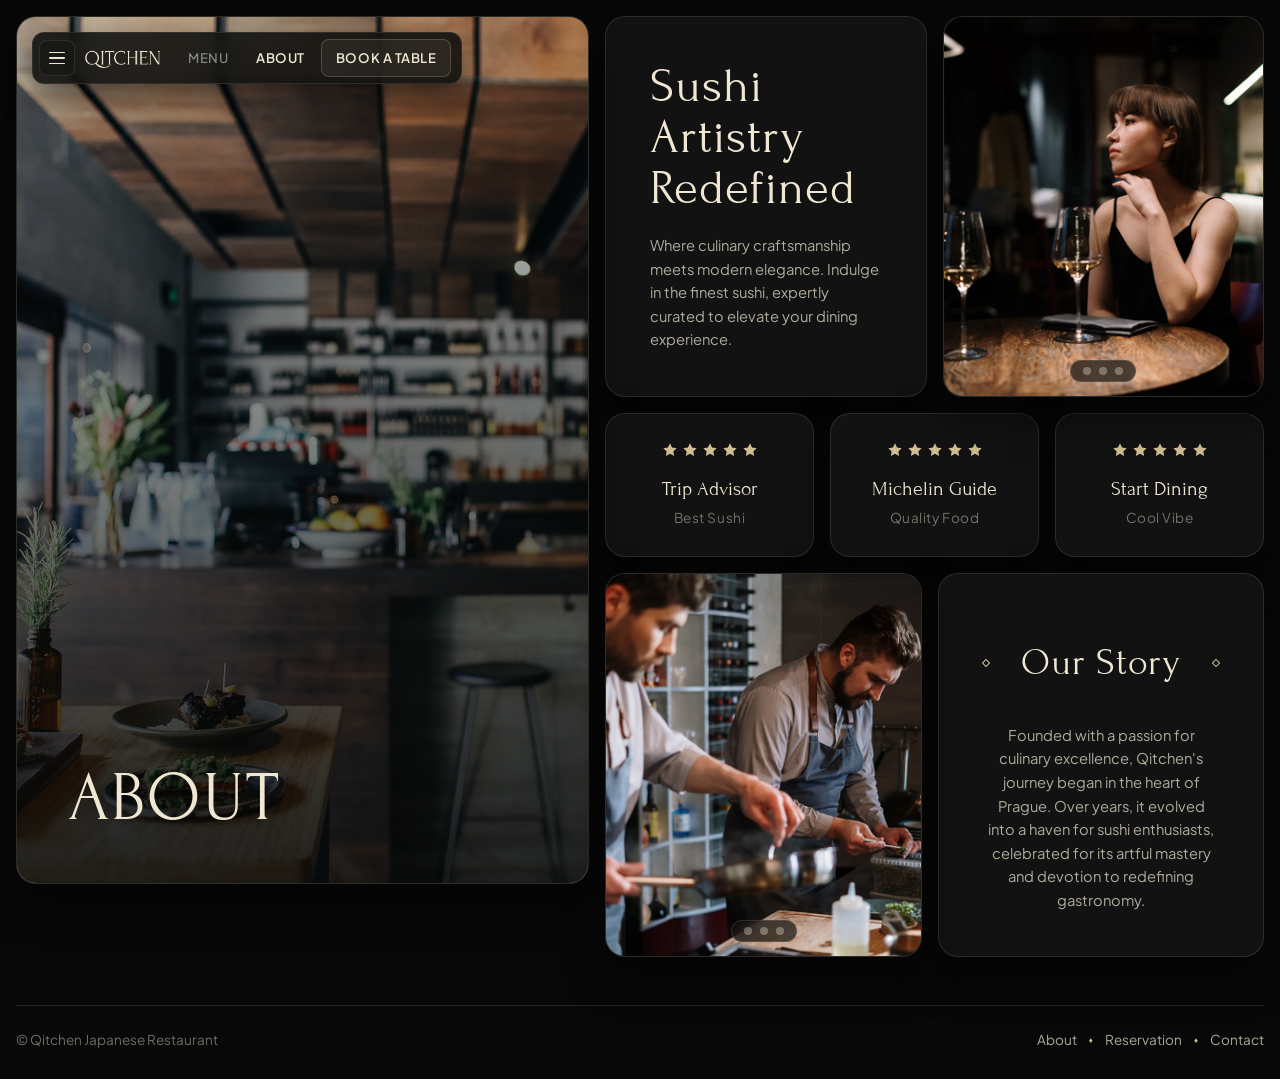
==== about.html @ ff052597 "feat: implement dedicated about us page with split layout, photo carousels, and awards grid" ====
<!DOCTYPE html>
<html lang="en">
<head>
  <meta charset="UTF-8">
  <meta name="viewport" content="width=device-width, initial-scale=1.0">
  <title>About Us — Qitchen Japanese Restaurant</title>
  <meta name="description" content="Discover the story of Qitchen. Masterful culinary artistry, authentic Japanese traditions, and modern gastronomy in the heart of Prague.">
  
  <!-- Favicon -->
  <link rel="icon" href="https://framerusercontent.com/images/SQZDQj2gDkUmN9upKjykPnd1NM.png">

  <!-- Google Fonts: Forum & Plus Jakarta Sans -->
  <link rel="preconnect" href="https://fonts.googleapis.com">
  <link rel="preconnect" href="https://fonts.gstatic.com" crossorigin>
  <link href="https://fonts.googleapis.com/css2?family=Forum&family=Plus+Jakarta+Sans:wght@300;400;500;600&display=swap" rel="stylesheet">
  
  <link rel="stylesheet" href="style.css">
</head>
<body class="inner-page-body">
  <!-- Pure CSS Mobile/Drawer Toggle (No JS required) -->
  <input type="checkbox" id="nav-toggle" class="nav-toggle-input" aria-hidden="true">

  <!-- Navigation Drawer Overlay (Pure CSS Activated) -->
  <div class="nav-drawer-overlay">
    <label for="nav-toggle" class="drawer-backdrop" aria-label="Close navigation overlay"></label>
    <aside class="nav-drawer" aria-label="Extended site navigation">
      <div class="drawer-header">
        <a href="index.html" class="drawer-brand">
          <img src="assets/images/logo.webp" alt="Qitchen" class="drawer-logo" width="120" height="32">
        </a>
        <label for="nav-toggle" class="drawer-close-btn" aria-label="Close navigation menu" title="Close Menu">&times;</label>
      </div>

      <div class="drawer-body">
        <div class="drawer-section">
          <span class="drawer-label">Navigation</span>
          <ul class="drawer-nav-list">
            <li>
              <a href="index.html" class="drawer-nav-link">Home</a>
            </li>
            <li>
              <a href="menu.html" class="drawer-nav-link">Menu</a>
            </li>
            <li>
              <a href="about.html" class="drawer-nav-link active">About Us</a>
            </li>
            <li>
              <a href="reservation.html" class="drawer-nav-link">Reservation</a>
            </li>
            <li>
              <a href="contact.html" class="drawer-nav-link">Contact</a>
            </li>
          </ul>
        </div>

        <!-- Grid Usage: Drawer Information Cards -->
        <div class="drawer-info-grid">
          <div class="drawer-info-card">
            <h3 class="info-title">Opening Hours</h3>
            <p class="info-text">Mon – Fri: 16:00 – 22:30</p>
            <p class="info-text">Sat & Sun: 12:00 – 23:00</p>
          </div>

          <div class="drawer-info-card">
            <h3 class="info-title">Address</h3>
            <p class="info-text">Václavská 45</p>
            <p class="info-text">110 00 Praha, Czechia</p>
          </div>

          <div class="drawer-info-card">
            <h3 class="info-title">Contact</h3>
            <p class="info-text"><a href="tel:+420123456789">+420 123 456 789</a></p>
            <p class="info-text"><a href="mailto:info@qitchen.com">info@qitchen.com</a></p>
          </div>
        </div>
      </div>
    </aside>
  </div>

  <div class="page-wrapper inner-page-wrapper">
    <!-- Unified Floating Island Navbar Landmark (Identical size and position) -->
    <header class="site-header">
      <div class="header-inner">
        <!-- Header Left: Menu Toggle + Brand Logo -->
        <div class="header-left">
          <label for="nav-toggle" class="nav-hamburger" aria-label="Toggle navigation menu" title="Open Menu">
            <span class="hamburger-line line-1"></span>
            <span class="hamburger-line line-2"></span>
            <span class="hamburger-line line-3"></span>
          </label>

          <a href="index.html" class="nav-brand" aria-label="Qitchen Homepage">
            <img src="assets/images/logo.webp" alt="Qitchen" class="brand-logo" width="100" height="26">
          </a>
        </div>

        <!-- Header Right: Semantic Navigation Landmark -->
        <nav class="site-nav" aria-label="Main Navigation">
          <ul class="nav-list">
            <li class="nav-item">
              <a href="menu.html" class="nav-link">Menu</a>
            </li>
            <li class="nav-item">
              <a href="about.html" class="nav-link active">About</a>
            </li>
            <li class="nav-item">
              <a href="reservation.html" class="nav-btn-book">Book a Table</a>
            </li>
          </ul>
        </nav>
      </div>
    </header>

    <!-- Main Content Landmark -->
    <main id="main-content">
      <section class="about-section" aria-label="About Qitchen">
        <div class="about-split-layout">
          
          <!-- Left Column: Sticky Hero Card with Single H1 Landmark -->
          <div class="about-hero-card">
            <img 
              src="assets/images/about/about-hero.webp" 
              alt="About Qitchen Japanese Restaurant" 
              class="about-hero-img" 
              width="2000" 
              height="2400"
            >
            <div class="about-hero-overlay"></div>
            <div class="about-hero-content">
              <!-- Single H1 Landmark for the About Page -->
              <h1 class="about-hero-title">About</h1>
            </div>
          </div>

          <!-- Right Column: Content Column -->
          <div class="about-content-column">
            
            <!-- Block A: Artistry Card + Gallery Showcase Carousel -->
            <div class="about-block-row">
              <article class="about-text-card">
                <h2 class="about-section-heading">Sushi Artistry <br>Redefined</h2>
                <p class="about-text-desc">Where culinary craftsmanship meets modern elegance. Indulge in the finest sushi, expertly curated to elevate your dining experience.</p>
              </article>

              <div class="about-carousel-showcase">
                <div class="carousel-container" id="carousel-gallery">
                  <div class="carousel-track">
                    <div class="carousel-slide" id="slide-g1">
                      <img src="assets/images/about/about-gallery-1.webp" alt="Sushi Craftsmanship" class="carousel-img" loading="lazy">
                    </div>
                    <div class="carousel-slide" id="slide-g2">
                      <img src="assets/images/about/about-gallery-2.webp" alt="Fresh Sushi Selection" class="carousel-img" loading="lazy">
                    </div>
                    <div class="carousel-slide" id="slide-g3">
                      <img src="assets/images/about/about-gallery-3.webp" alt="Artful Dining Experience" class="carousel-img" loading="lazy">
                    </div>
                  </div>
                  <div class="carousel-nav" aria-label="Gallery pagination">
                    <a href="#slide-g1" class="carousel-dot" aria-label="Gallery image 1"></a>
                    <a href="#slide-g2" class="carousel-dot" aria-label="Gallery image 2"></a>
                    <a href="#slide-g3" class="carousel-dot" aria-label="Gallery image 3"></a>
                  </div>
                </div>
              </div>
            </div>

            <!-- Block B: Real CSS Grid: 3 Awards & Accolades Cards -->
            <div class="about-awards-grid">
              <article class="award-card">
                <div class="award-stars" aria-label="5 stars rating">
                  <svg class="star-icon" viewBox="0 0 24 24"><path d="M12 2l3.09 6.26L22 9.27l-5 4.87 1.18 6.88L12 17.77l-6.18 3.25L7 14.14 2 9.27l6.91-1.01L12 2z"/></svg>
                  <svg class="star-icon" viewBox="0 0 24 24"><path d="M12 2l3.09 6.26L22 9.27l-5 4.87 1.18 6.88L12 17.77l-6.18 3.25L7 14.14 2 9.27l6.91-1.01L12 2z"/></svg>
                  <svg class="star-icon" viewBox="0 0 24 24"><path d="M12 2l3.09 6.26L22 9.27l-5 4.87 1.18 6.88L12 17.77l-6.18 3.25L7 14.14 2 9.27l6.91-1.01L12 2z"/></svg>
                  <svg class="star-icon" viewBox="0 0 24 24"><path d="M12 2l3.09 6.26L22 9.27l-5 4.87 1.18 6.88L12 17.77l-6.18 3.25L7 14.14 2 9.27l6.91-1.01L12 2z"/></svg>
                  <svg class="star-icon" viewBox="0 0 24 24"><path d="M12 2l3.09 6.26L22 9.27l-5 4.87 1.18 6.88L12 17.77l-6.18 3.25L7 14.14 2 9.27l6.91-1.01L12 2z"/></svg>
                </div>
                <div class="award-text">
                  <h3 class="award-title">Trip Advisor</h3>
                  <p class="award-subtitle">Best Sushi</p>
                </div>
              </article>

              <article class="award-card">
                <div class="award-stars" aria-label="5 stars rating">
                  <svg class="star-icon" viewBox="0 0 24 24"><path d="M12 2l3.09 6.26L22 9.27l-5 4.87 1.18 6.88L12 17.77l-6.18 3.25L7 14.14 2 9.27l6.91-1.01L12 2z"/></svg>
                  <svg class="star-icon" viewBox="0 0 24 24"><path d="M12 2l3.09 6.26L22 9.27l-5 4.87 1.18 6.88L12 17.77l-6.18 3.25L7 14.14 2 9.27l6.91-1.01L12 2z"/></svg>
                  <svg class="star-icon" viewBox="0 0 24 24"><path d="M12 2l3.09 6.26L22 9.27l-5 4.87 1.18 6.88L12 17.77l-6.18 3.25L7 14.14 2 9.27l6.91-1.01L12 2z"/></svg>
                  <svg class="star-icon" viewBox="0 0 24 24"><path d="M12 2l3.09 6.26L22 9.27l-5 4.87 1.18 6.88L12 17.77l-6.18 3.25L7 14.14 2 9.27l6.91-1.01L12 2z"/></svg>
                  <svg class="star-icon" viewBox="0 0 24 24"><path d="M12 2l3.09 6.26L22 9.27l-5 4.87 1.18 6.88L12 17.77l-6.18 3.25L7 14.14 2 9.27l6.91-1.01L12 2z"/></svg>
                </div>
                <div class="award-text">
                  <h3 class="award-title">Michelin Guide</h3>
                  <p class="award-subtitle">Quality Food</p>
                </div>
              </article>

              <article class="award-card">
                <div class="award-stars" aria-label="5 stars rating">
                  <svg class="star-icon" viewBox="0 0 24 24"><path d="M12 2l3.09 6.26L22 9.27l-5 4.87 1.18 6.88L12 17.77l-6.18 3.25L7 14.14 2 9.27l6.91-1.01L12 2z"/></svg>
                  <svg class="star-icon" viewBox="0 0 24 24"><path d="M12 2l3.09 6.26L22 9.27l-5 4.87 1.18 6.88L12 17.77l-6.18 3.25L7 14.14 2 9.27l6.91-1.01L12 2z"/></svg>
                  <svg class="star-icon" viewBox="0 0 24 24"><path d="M12 2l3.09 6.26L22 9.27l-5 4.87 1.18 6.88L12 17.77l-6.18 3.25L7 14.14 2 9.27l6.91-1.01L12 2z"/></svg>
                  <svg class="star-icon" viewBox="0 0 24 24"><path d="M12 2l3.09 6.26L22 9.27l-5 4.87 1.18 6.88L12 17.77l-6.18 3.25L7 14.14 2 9.27l6.91-1.01L12 2z"/></svg>
                  <svg class="star-icon" viewBox="0 0 24 24"><path d="M12 2l3.09 6.26L22 9.27l-5 4.87 1.18 6.88L12 17.77l-6.18 3.25L7 14.14 2 9.27l6.91-1.01L12 2z"/></svg>
                </div>
                <div class="award-text">
                  <h3 class="award-title">Start Dining</h3>
                  <p class="award-subtitle">Cool Vibe</p>
                </div>
              </article>
            </div>

            <!-- Block C: Story Showcase Carousel + Our Story Card -->
            <div class="about-block-row">
              <div class="about-carousel-showcase">
                <div class="carousel-container" id="carousel-story">
                  <div class="carousel-track">
                    <div class="carousel-slide" id="slide-s1">
                      <img src="assets/images/about/about-story-1.webp" alt="Culinary Passion" class="carousel-img" loading="lazy">
                    </div>
                    <div class="carousel-slide" id="slide-s2">
                      <img src="assets/images/about/about-story-2.webp" alt="Traditional Preparation" class="carousel-img" loading="lazy">
                    </div>
                    <div class="carousel-slide" id="slide-s3">
                      <img src="assets/images/about/about-story-3.webp" alt="Gourmet Dining" class="carousel-img" loading="lazy">
                    </div>
                  </div>
                  <div class="carousel-nav" aria-label="Story pagination">
                    <a href="#slide-s1" class="carousel-dot" aria-label="Story image 1"></a>
                    <a href="#slide-s2" class="carousel-dot" aria-label="Story image 2"></a>
                    <a href="#slide-s3" class="carousel-dot" aria-label="Story image 3"></a>
                  </div>
                </div>
              </div>

              <article class="about-text-card about-story-text-card">
                <div class="category-header-divider">
                  <div class="divider-side divider-left">
                    <span class="ornament-diamond"></span>
                    <span class="divider-line"></span>
                  </div>
                  <h3 class="category-title">Our Story</h3>
                  <div class="divider-side divider-right">
                    <span class="divider-line"></span>
                    <span class="ornament-diamond"></span>
                  </div>
                </div>
                <p class="about-text-desc about-story-desc">Founded with a passion for culinary excellence, Qitchen's journey began in the heart of Prague. Over years, it evolved into a haven for sushi enthusiasts, celebrated for its artful mastery and devotion to redefining gastronomy.</p>
              </article>
            </div>

          </div>
        </div>
      </section>
    </main>

    <!-- Semantic Footer Landmark -->
    <footer class="site-footer">
      <div class="footer-inner">
        <p class="footer-copy">© Qitchen Japanese Restaurant</p>
        <div class="footer-links">
          <a href="about.html" class="footer-link">About</a>
          <span class="footer-sep">♦</span>
          <a href="reservation.html" class="footer-link">Reservation</a>
          <span class="footer-sep">♦</span>
          <a href="contact.html" class="footer-link">Contact</a>
        </div>
      </div>
    </footer>
  </div>
</body>
</html>
---- style.css ----
/* ==========================================================================
   CSS Variables & Design Tokens
   ========================================================================== */
:root {
  /* Color Palette */
  --color-bg: #070807;
  --color-card-bg: #111211;
  --color-card-subtle: rgba(24, 24, 24, 0.6);
  --color-text-primary: #efe7d2;
  --color-text-secondary: rgba(239, 231, 210, 0.72);
  --color-text-muted: rgba(239, 231, 210, 0.45);
  --color-gold: #cfbe91;
  --color-gold-hover: #dfce9f;
  
  /* Borders & Glassmorphism */
  --border-subtle: rgba(239, 231, 210, 0.12);
  --border-medium: rgba(239, 231, 210, 0.22);
  --border-highlight: rgba(239, 231, 210, 0.38);
  --glass-bg: rgba(10, 11, 10, 0.72);
  --glass-blur: blur(16px);

  /* Typography */
  --font-serif: 'Forum', Georgia, 'Times New Roman', serif;
  --font-sans: 'Plus Jakarta Sans', -apple-system, BlinkMacSystemFont, 'Segoe UI', Roboto, sans-serif;

  /* Spacing & Radii */
  --page-padding: 16px;
  --card-radius: 20px;
  --radius-md: 12px;
  --radius-sm: 8px;
  --radius-full: 9999px;
  
  /* Transitions */
  --transition-smooth: all 0.3s cubic-bezier(0.16, 1, 0.3, 1);
  --transition-bounce: all 0.4s cubic-bezier(0.2, 0.9, 0.3, 1.2);
}

/* ==========================================================================
   Global Reset & Base Rules
   ========================================================================== */
*,
*::before,
*::after {
  box-sizing: border-box;
  margin: 0;
  padding: 0;
}

html {
  font-size: 16px;
  scroll-behavior: smooth;
  -webkit-font-smoothing: antialiased;
  -moz-osx-font-smoothing: grayscale;
}

body {
  background-color: var(--color-bg);
  color: var(--color-text-primary);
  font-family: var(--font-sans);
  min-height: 100vh;
  overflow-x: hidden;
  line-height: 1.5;
}

/* Accessible focus styling */
a:focus-visible,
button:focus-visible,
input:focus-visible,
label:focus-visible {
  outline: 2px solid var(--color-gold);
  outline-offset: 3px;
}

/* ==========================================================================
   Layout Wrapper
   ========================================================================== */
.page-wrapper {
  width: 100%;
  max-width: 100%;
  min-height: 100vh;
  padding: var(--page-padding);
  display: flex;
  flex-direction: column;
}

#main-content {
  width: 100%;
  flex: 1;
  display: flex;
  flex-direction: column;
}

/* Desktop: Home Page Single Screen (No Scroll) */
@media (min-width: 1024px) {
  body.home-page-body {
    height: 100vh;
    overflow: hidden;
  }
  
  .home-page-wrapper {
    height: 100vh;
    overflow: hidden;
  }
  
  .home-main {
    height: 100%;
  }
}

/* ==========================================================================
   Home Bento Grid Section (Hero Video Card + 3 Highlight Cards)
   ========================================================================== */
.home-bento-section {
  width: 100%;
  min-height: calc(100vh - (var(--page-padding) * 2));
  height: calc(100vh - (var(--page-padding) * 2));
  display: flex;
}

.bento-container {
  width: 100%;
  height: 100%;
  display: grid;
  grid-template-columns: 1fr clamp(320px, 27vw, 420px);
  gap: var(--page-padding);
}

/* Left Hero Video Card */
.bento-hero-card {
  position: relative;
  height: 100%;
  border-radius: var(--card-radius);
  overflow: hidden;
  border: 1px solid var(--border-subtle);
  background-color: var(--color-card-bg);
  box-shadow: 0 20px 40px rgba(0, 0, 0, 0.6);
  display: flex;
  flex-direction: column;
  justify-content: flex-end;
  padding: clamp(20px, 2.5vw, 36px);
}

/* Full-bleed video inside the rounded card */
.hero-video {
  position: absolute;
  inset: 0;
  width: 100%;
  height: 100%;
  object-fit: cover;
  object-position: center;
  z-index: 1;
}

/* Cinematic Gradient Vignette */
.hero-overlay {
  position: absolute;
  inset: 0;
  z-index: 2;
  background: 
    linear-gradient(180deg, rgba(7, 8, 7, 0.6) 0%, rgba(7, 8, 7, 0.1) 35%),
    linear-gradient(0deg, rgba(7, 8, 7, 0.9) 0%, rgba(7, 8, 7, 0.35) 45%, rgba(7, 8, 7, 0.1) 75%),
    radial-gradient(circle at center, rgba(0, 0, 0, 0) 35%, rgba(7, 8, 7, 0.65) 100%);
  pointer-events: none;
}

/* ==========================================================================
   Unified Floating Island Navbar (Identical size & position across all pages)
   ========================================================================== */
.site-header {
  position: fixed;
  top: calc(var(--page-padding) + 16px);
  left: calc(var(--page-padding) + 16px);
  z-index: 100;
  width: auto;
  pointer-events: auto;
}

.header-inner {
  display: inline-flex;
  align-items: center;
  gap: 12px;
  width: max-content;
  max-width: max-content;
  padding: 6px 10px 6px 6px;
  background-color: rgba(10, 11, 10, 0.85);
  backdrop-filter: blur(16px);
  -webkit-backdrop-filter: blur(16px);
  border: 1px solid rgba(51, 51, 48, 0.85);
  border-radius: 12px;
  box-shadow: 0 12px 32px rgba(0, 0, 0, 0.55);
  transition: var(--transition-smooth);
}

.header-inner:hover {
  border-color: rgba(239, 231, 210, 0.2);
}

/* Header Left: Hamburger + Brand Logo */
.header-left {
  display: flex;
  align-items: center;
  gap: 10px;
}

/* Hamburger Toggle Button */
.nav-hamburger {
  display: flex;
  flex-direction: column;
  justify-content: center;
  align-items: center;
  gap: 4px;
  width: 36px;
  height: 36px;
  padding: 6px;
  background: rgba(24, 24, 24, 0.65);
  border: 1px solid rgba(51, 51, 48, 0.85);
  border-radius: 8px;
  cursor: pointer;
  user-select: none;
  transition: var(--transition-smooth);
}

.hamburger-line {
  display: block;
  width: 16px;
  height: 1.5px;
  background-color: var(--color-text-primary);
  border-radius: 2px;
  transition: var(--transition-smooth);
  transform-origin: center;
}

.nav-hamburger:hover {
  background: rgba(239, 231, 210, 0.12);
  border-color: var(--border-highlight);
}

/* Brand Logo */
.nav-brand {
  display: flex;
  align-items: center;
  text-decoration: none;
  padding-right: 4px;
}

.brand-logo {
  height: 20px;
  width: auto;
  max-width: 90px;
  object-fit: contain;
  display: block;
}

/* Header Right: Navigation Links & CTA */
.site-nav {
  display: flex;
  align-items: center;
}

.nav-list {
  display: flex;
  align-items: center;
  list-style: none;
  gap: 4px;
  margin: 0;
  padding: 0;
}

.nav-link {
  display: inline-block;
  padding: 8px 12px;
  font-size: 0.82rem;
  font-weight: 500;
  color: #8c8c88;
  text-decoration: none;
  text-transform: uppercase;
  letter-spacing: 0.04em;
  border-radius: 8px;
  transition: var(--transition-smooth);
}

.nav-link:hover {
  color: var(--color-text-primary);
  background: rgba(239, 231, 210, 0.05);
}

.nav-link.active {
  color: var(--color-text-primary);
  font-weight: 600;
}

/* CTA "Book a Table" Button */
.nav-btn-book {
  display: inline-block;
  padding: 8px 14px;
  font-size: 0.82rem;
  font-weight: 600;
  color: var(--color-text-primary);
  text-decoration: none;
  text-transform: uppercase;
  letter-spacing: 0.04em;
  background-color: rgba(239, 231, 210, 0.06);
  border: 1px solid rgba(239, 231, 210, 0.2);
  border-radius: 8px;
  white-space: nowrap;
  transition: var(--transition-smooth);
}

.nav-btn-book:hover {
  background-color: var(--color-gold);
  color: #070807;
  border-color: var(--color-gold);
  transform: translateY(-1px);
  box-shadow: 0 4px 14px rgba(0, 0, 0, 0.4);
}

.nav-btn-book.active {
  border-color: var(--color-gold);
  color: var(--color-gold);
}

/* Hero Bottom Content Bar */
.hero-bottom-bar {
  position: relative;
  z-index: 10;
  width: 100%;
  display: flex;
  align-items: flex-end;
  justify-content: space-between;
  gap: 20px;
}

/* Single H1 Title */
.hero-title {
  font-family: var(--font-serif);
  font-weight: 400;
  font-size: clamp(2.6rem, 5.8vw, 5.8rem);
  line-height: 0.95;
  letter-spacing: 0.03em;
  color: var(--color-text-primary);
  text-transform: uppercase;
  text-shadow: 0 4px 16px rgba(0, 0, 0, 0.6);
  user-select: none;
}

.title-line {
  display: block;
}

/* Accolades & Social Badges */
.hero-badges {
  display: flex;
  align-items: center;
  gap: 10px;
}

.badge-icon-btn {
  display: inline-flex;
  align-items: center;
  justify-content: center;
  width: 42px;
  height: 42px;
  border-radius: var(--radius-full);
  background: var(--glass-bg);
  backdrop-filter: var(--glass-blur);
  -webkit-backdrop-filter: var(--glass-blur);
  border: 1px solid var(--border-subtle);
  color: var(--color-text-secondary);
  text-decoration: none;
  transition: var(--transition-smooth);
}

.badge-icon-btn svg {
  width: 17px;
  height: 17px;
  transition: var(--transition-smooth);
}

.badge-icon-btn:hover {
  color: var(--color-text-primary);
  border-color: var(--border-highlight);
  background: rgba(239, 231, 210, 0.12);
  transform: translateY(-2px);
}

/* ==========================================================================
   Right Column: 3 Bento Highlight Cards (Menu, Reservation, About)
   ========================================================================== */
.bento-side-cards {
  display: flex;
  flex-direction: column;
  gap: var(--page-padding);
  height: 100%;
}

.bento-card {
  position: relative;
  flex: 1;
  border-radius: var(--card-radius);
  overflow: hidden;
  border: 1px solid var(--border-subtle);
  background-color: var(--color-card-bg);
  text-decoration: none;
  display: flex;
  flex-direction: column;
  justify-content: flex-end;
  transition: var(--transition-smooth);
  box-shadow: 0 10px 30px rgba(0, 0, 0, 0.4);
}

.bento-card:hover {
  border-color: var(--border-medium);
  transform: translateY(-2px);
  box-shadow: 0 16px 36px rgba(0, 0, 0, 0.6);
}

.bento-card-media {
  position: absolute;
  inset: 0;
  width: 100%;
  height: 100%;
  overflow: hidden;
}

.bento-card-img {
  width: 100%;
  height: 100%;
  object-fit: cover;
  display: block;
  transition: transform 0.6s cubic-bezier(0.16, 1, 0.3, 1), filter 0.4s ease;
  filter: brightness(0.88);
}

.bento-card:hover .bento-card-img {
  transform: scale(1.06);
  filter: brightness(0.98);
}

.bento-card-gradient {
  position: absolute;
  inset: 0;
  background: linear-gradient(180deg, rgba(7, 8, 7, 0.15) 0%, rgba(7, 8, 7, 0.65) 100%);
  pointer-events: none;
}

/* Bottom Badge Tab in Bento Card */
.bento-card-footer {
  position: absolute;
  bottom: 0;
  right: 0;
  background-color: var(--color-bg);
  padding: 8px 14px 8px 18px;
  border-top-left-radius: 20px;
  border-left: 1px solid var(--border-subtle);
  border-top: 1px solid var(--border-subtle);
  display: flex;
  align-items: center;
  gap: 12px;
  z-index: 5;
  transition: var(--transition-smooth);
}

.bento-card:hover .bento-card-footer {
  border-color: var(--border-medium);
}

.bento-card-title {
  font-family: var(--font-sans);
  font-size: 0.95rem;
  font-weight: 500;
  color: var(--color-text-primary);
  letter-spacing: 0.02em;
}

.bento-arrow-btn {
  display: inline-flex;
  align-items: center;
  justify-content: center;
  width: 32px;
  height: 32px;
  border-radius: var(--radius-full);
  background: rgba(239, 231, 210, 0.08);
  border: 1px solid var(--border-subtle);
  color: var(--color-text-primary);
  transition: var(--transition-smooth);
}

.bento-arrow-btn svg {
  width: 14px;
  height: 14px;
  transition: transform 0.3s ease;
}

.bento-card:hover .bento-arrow-btn {
  background: var(--color-gold);
  color: #070807;
  border-color: var(--color-gold);
}

.bento-card:hover .bento-arrow-btn svg {
  transform: translate(2px, -2px);
}

/* ==========================================================================
   Navigation Drawer Overlay (Pure CSS Checkbox Toggle)
   ========================================================================== */
.nav-toggle-input {
  position: absolute;
  opacity: 0;
  pointer-events: none;
  width: 0;
  height: 0;
}

.nav-drawer-overlay {
  position: fixed;
  inset: 0;
  z-index: 999;
  visibility: hidden;
  opacity: 0;
  pointer-events: none;
  transition: opacity 0.35s ease, visibility 0.35s ease;
}

.drawer-backdrop {
  position: absolute;
  inset: 0;
  background: rgba(0, 0, 0, 0.75);
  backdrop-filter: blur(8px);
  -webkit-backdrop-filter: blur(8px);
  cursor: pointer;
}

.nav-drawer {
  position: absolute;
  top: 0;
  left: 0;
  bottom: 0;
  width: min(520px, 92vw);
  background-color: #0b0c0b;
  border-right: 1px solid var(--border-subtle);
  padding: clamp(24px, 4vw, 40px);
  display: flex;
  flex-direction: column;
  overflow-y: auto;
  transform: translateX(-100%);
  transition: transform 0.4s cubic-bezier(0.16, 1, 0.3, 1);
  box-shadow: 20px 0 50px rgba(0, 0, 0, 0.8);
}

/* Drawer Open State */
.nav-toggle-input:checked ~ .nav-drawer-overlay {
  visibility: visible;
  opacity: 1;
  pointer-events: auto;
}

.nav-toggle-input:checked ~ .nav-drawer-overlay .nav-drawer {
  transform: translateX(0);
}

/* Animate Hamburger icon when checked */
.nav-toggle-input:checked ~ .page-wrapper .line-1 {
  transform: translateY(7px) rotate(45deg);
}

.nav-toggle-input:checked ~ .page-wrapper .line-2 {
  opacity: 0;
  transform: scaleX(0);
}

.nav-toggle-input:checked ~ .page-wrapper .line-3 {
  transform: translateY(-7px) rotate(-45deg);
}

/* Drawer Elements */
.drawer-header {
  display: flex;
  align-items: center;
  justify-content: space-between;
  margin-bottom: 36px;
  padding-bottom: 20px;
  border-bottom: 1px solid var(--border-subtle);
}

.drawer-brand {
  display: flex;
  align-items: center;
}

.drawer-logo {
  height: 26px;
  width: auto;
}

.drawer-close-btn {
  font-size: 2rem;
  line-height: 1;
  color: var(--color-text-secondary);
  cursor: pointer;
  padding: 4px 10px;
  border-radius: var(--radius-sm);
  border: 1px solid var(--border-subtle);
  background: var(--color-card-subtle);
  transition: var(--transition-smooth);
}

.drawer-close-btn:hover {
  color: var(--color-text-primary);
  border-color: var(--border-highlight);
  background: rgba(239, 231, 210, 0.1);
}

.drawer-body {
  display: flex;
  flex-direction: column;
  gap: 36px;
  flex: 1;
}

.drawer-section {
  display: flex;
  flex-direction: column;
  gap: 16px;
}

.drawer-label {
  font-size: 0.8rem;
  text-transform: uppercase;
  letter-spacing: 0.12em;
  color: var(--color-text-muted);
}

.drawer-nav-list {
  list-style: none;
  display: flex;
  flex-direction: column;
  gap: 12px;
}

.drawer-nav-link {
  font-family: var(--font-serif);
  font-size: clamp(1.8rem, 4vw, 2.4rem);
  color: var(--color-text-primary);
  text-decoration: none;
  transition: var(--transition-smooth);
  display: inline-block;
  line-height: 1.1;
}

.drawer-nav-link:hover,
.drawer-nav-link.active {
  color: var(--color-gold);
  transform: translateX(8px);
}

/* CSS Grid Usage: Drawer Info Cards */
.drawer-info-grid {
  display: grid;
  grid-template-columns: 1fr;
  gap: 18px;
  margin-top: auto;
  padding-top: 24px;
  border-top: 1px solid var(--border-subtle);
}

.drawer-info-card {
  padding: 14px 18px;
  background: rgba(20, 21, 20, 0.6);
  border: 1px solid var(--border-subtle);
  border-radius: var(--radius-sm);
}

.info-title {
  font-size: 0.82rem;
  text-transform: uppercase;
  letter-spacing: 0.08em;
  color: var(--color-gold);
  margin-bottom: 6px;
  font-weight: 600;
}

.info-text {
  font-size: 0.88rem;
  color: var(--color-text-secondary);
  line-height: 1.45;
}

.info-text a {
  color: var(--color-text-secondary);
  text-decoration: none;
  transition: var(--transition-smooth);
}

.info-text a:hover {
  color: var(--color-text-primary);
}

/* ==========================================================================
   Menu Page & Section (Real CSS Grid & Authentic Japanese Styling)
   ========================================================================== */
.menu-section {
  width: 100%;
}

/* Split Layout: Grid with sticky left hero and right dishes panel */
.menu-split-layout {
  display: grid;
  grid-template-columns: 1fr 1.15fr;
  gap: var(--page-padding);
  align-items: flex-start;
  position: relative;
}

/* Menu Left Sticky Hero Card */
.menu-hero-card {
  position: sticky;
  top: var(--page-padding);
  height: calc(100vh - (var(--page-padding) * 2));
  min-height: 520px;
  border-radius: var(--card-radius);
  overflow: hidden;
  border: 1px solid var(--border-subtle);
  background-color: var(--color-card-bg);
  display: flex;
  flex-direction: column;
  justify-content: flex-end;
  padding: clamp(28px, 4vw, 56px);
  box-shadow: 0 20px 40px rgba(0, 0, 0, 0.5);
}

.menu-hero-img {
  position: absolute;
  inset: 0;
  width: 100%;
  height: 100%;
  object-fit: cover;
  z-index: 1;
}

.menu-hero-overlay {
  position: absolute;
  inset: 0;
  z-index: 2;
  background: 
    linear-gradient(180deg, rgba(7, 8, 7, 0.15) 0%, rgba(7, 8, 7, 0.88) 100%);
  pointer-events: none;
}

.menu-hero-content {
  position: relative;
  z-index: 3;
}

.menu-hero-title {
  font-family: var(--font-serif);
  font-size: clamp(3.2rem, 5.5vw, 6rem);
  font-weight: 400;
  line-height: 0.95;
  color: var(--color-text-primary);
  text-transform: uppercase;
  letter-spacing: 0.03em;
  text-shadow: 0 4px 20px rgba(0, 0, 0, 0.7);
}

/* Menu Right Content Card */
.menu-content-card {
  border-radius: var(--card-radius);
  border: 1px solid var(--border-subtle);
  background-color: var(--color-card-bg);
  padding: clamp(32px, 5vw, 64px) clamp(24px, 4vw, 56px);
  box-shadow: 0 20px 40px rgba(0, 0, 0, 0.5);
  display: flex;
  flex-direction: column;
  gap: 32px;
}

/* Category Navigation Filter Tabs */
.menu-filter-nav {
  display: flex;
  flex-wrap: wrap;
  justify-content: center;
  align-items: center;
  gap: 8px;
  width: 100%;
  padding-bottom: 8px;
}

.menu-filter-btn {
  display: inline-flex;
  align-items: center;
  justify-content: center;
  padding: 8px 18px;
  border-radius: var(--radius-sm);
  border: 1px solid var(--border-subtle);
  background-color: var(--color-card-subtle);
  color: var(--color-text-secondary);
  font-size: 0.88rem;
  font-weight: 500;
  text-decoration: none;
  transition: var(--transition-smooth);
}

.menu-filter-btn:hover {
  color: var(--color-gold);
  border-color: var(--border-highlight);
  background-color: rgba(239, 231, 210, 0.08);
  transform: translateY(-1px);
}

/* Categories List */
.menu-categories-list {
  display: flex;
  flex-direction: column;
  gap: 48px;
  width: 100%;
}

.menu-category-group {
  display: flex;
  flex-direction: column;
  gap: 24px;
  scroll-margin-top: 110px;
}

/* Ornamental Category Divider (Shared Japanese aesthetic) */
.category-header-divider {
  display: flex;
  align-items: center;
  justify-content: center;
  gap: 20px;
  margin: 16px 0 12px;
}

.divider-side {
  display: flex;
  align-items: center;
  gap: 12px;
  flex: 1;
}

.divider-left {
  justify-content: flex-end;
}

.divider-right {
  justify-content: flex-start;
}

.divider-line {
  height: 1px;
  background-color: var(--border-subtle);
  flex: 1;
  max-width: 160px;
}

.ornament-diamond {
  width: 6px;
  height: 6px;
  border: 1px solid var(--color-gold);
  transform: rotate(45deg);
  flex-shrink: 0;
}

.category-title {
  font-family: var(--font-serif);
  font-size: clamp(1.8rem, 3.2vw, 2.4rem);
  color: var(--color-text-primary);
  font-weight: 400;
  text-transform: capitalize;
  letter-spacing: 0.02em;
  white-space: nowrap;
}

/* Dishes List */
.menu-dishes-list {
  display: flex;
  flex-direction: column;
  gap: 20px;
  width: 100%;
}

/* Dish Item */
.dish-item {
  display: flex;
  align-items: center;
  gap: 20px;
  padding: 12px 14px;
  border-radius: var(--radius-md);
  border: 1px solid transparent;
  transition: var(--transition-smooth);
}

.dish-item:hover {
  background: rgba(22, 23, 22, 0.6);
  border-color: rgba(239, 231, 210, 0.08);
  transform: translateX(4px);
}

.dish-thumb-wrap {
  width: 140px;
  height: 94px;
  aspect-ratio: 1.5;
  border-radius: var(--radius-sm);
  overflow: hidden;
  flex-shrink: 0;
  border: 1px solid var(--border-subtle);
  background-color: #121312;
}

.dish-thumb {
  width: 100%;
  height: 100%;
  object-fit: cover;
  display: block;
  transition: transform 0.4s ease;
}

.dish-item:hover .dish-thumb {
  transform: scale(1.06);
}

.dish-details {
  flex: 1;
  min-width: 0;
  display: flex;
  flex-direction: column;
  gap: 6px;
}

.dish-header {
  display: flex;
  align-items: baseline;
  justify-content: space-between;
  gap: 12px;
  width: 100%;
}

.dish-name {
  font-family: var(--font-serif);
  font-size: 1.18rem;
  color: var(--color-text-primary);
  font-weight: 400;
  letter-spacing: 0.02em;
  white-space: nowrap;
}

.dish-dots {
  flex: 1;
  border-bottom: 1px dashed rgba(239, 231, 210, 0.2);
  margin-bottom: 5px;
  min-width: 20px;
}

.dish-price {
  font-family: var(--font-serif);
  font-size: 1.25rem;
  color: var(--color-gold);
  font-weight: 400;
}

.dish-desc {
  font-size: 0.84rem;
  color: var(--color-text-muted);
  line-height: 1.48;
}

/* ==========================================================================
   Reservation Section & Split Layout
   ========================================================================== */
.reservation-section {
  width: 100%;
}

.reservation-split-layout {
  display: grid;
  grid-template-columns: 1fr 1.15fr;
  gap: var(--page-padding);
  min-height: calc(100vh - (var(--page-padding) * 2));
}

/* Reservation Left Hero Card */
.res-hero-card {
  position: sticky;
  top: var(--page-padding);
  height: calc(100vh - (var(--page-padding) * 2));
  min-height: 480px;
  border-radius: var(--card-radius);
  overflow: hidden;
  border: 1px solid var(--border-subtle);
  background-color: var(--color-card-bg);
  display: flex;
  flex-direction: column;
  justify-content: flex-end;
  padding: clamp(28px, 4vw, 56px);
  box-shadow: 0 20px 40px rgba(0, 0, 0, 0.5);
}

.res-hero-img {
  position: absolute;
  inset: 0;
  width: 100%;
  height: 100%;
  object-fit: cover;
  z-index: 1;
}

.res-hero-overlay {
  position: absolute;
  inset: 0;
  z-index: 2;
  background: 
    linear-gradient(180deg, rgba(7, 8, 7, 0.25) 0%, rgba(7, 8, 7, 0.85) 100%);
  pointer-events: none;
}

.res-hero-content {
  position: relative;
  z-index: 3;
}

.res-hero-title {
  font-family: var(--font-serif);
  font-size: clamp(2.8rem, 5vw, 5.2rem);
  font-weight: 400;
  line-height: 0.95;
  color: var(--color-text-primary);
  text-transform: uppercase;
  letter-spacing: 0.03em;
  text-shadow: 0 4px 16px rgba(0, 0, 0, 0.6);
}

/* Reservation Right Form Card */
.res-form-card {
  border-radius: var(--card-radius);
  border: 1px solid var(--border-subtle);
  background-color: var(--color-card-bg);
  padding: clamp(28px, 4vw, 56px);
  box-shadow: 0 20px 40px rgba(0, 0, 0, 0.5);
  display: flex;
  flex-direction: column;
  justify-content: center;
}

.res-subtitle {
  text-align: center;
  font-size: 0.94rem;
  color: var(--color-text-secondary);
  margin-bottom: 32px;
  line-height: 1.55;
  max-width: 480px;
  align-self: center;
}

.res-booking-form {
  display: flex;
  flex-direction: column;
  width: 100%;
}

/* Real CSS Grid: Form Inputs Grid */
.form-grid {
  display: grid;
  grid-template-columns: repeat(2, 1fr);
  gap: 16px 20px;
  margin-bottom: 24px;
}

.form-group {
  display: flex;
  flex-direction: column;
  gap: 6px;
}

.form-label {
  font-size: 0.82rem;
  text-transform: uppercase;
  letter-spacing: 0.08em;
  color: var(--color-gold);
  font-weight: 600;
}

.form-input {
  width: 100%;
  padding: 13px 16px;
  background-color: rgba(22, 23, 22, 0.7);
  border: 1px solid var(--border-subtle);
  border-radius: var(--radius-sm);
  color: var(--color-text-primary);
  font-family: var(--font-sans);
  font-size: 0.92rem;
  transition: var(--transition-smooth);
}

.form-input:focus {
  border-color: var(--color-gold);
  background-color: rgba(28, 29, 28, 0.95);
  box-shadow: 0 0 0 3px rgba(207, 190, 145, 0.15);
}

.form-input::placeholder {
  color: var(--color-text-muted);
}

.res-submit-btn {
  width: 100%;
  padding: 15px 24px;
  background-color: var(--color-card-subtle);
  border: 1px solid var(--border-medium);
  border-radius: var(--radius-sm);
  color: var(--color-text-primary);
  font-family: var(--font-sans);
  font-size: 0.95rem;
  font-weight: 600;
  letter-spacing: 0.04em;
  cursor: pointer;
  transition: var(--transition-smooth);
  margin-bottom: 16px;
}

.res-submit-btn:hover {
  background-color: var(--color-gold);
  color: #070807;
  border-color: var(--color-gold);
  transform: translateY(-2px);
  box-shadow: 0 10px 24px rgba(0, 0, 0, 0.4);
}

.res-notice {
  text-align: center;
  font-size: 0.82rem;
  color: var(--color-text-muted);
  line-height: 1.5;
}

.res-notice a {
  color: var(--color-gold);
  text-decoration: none;
  transition: var(--transition-smooth);
}

.res-notice a:hover {
  text-decoration: underline;
}

/* ==========================================================================
   About Page & Split Layout
   ========================================================================== */
.about-section {
  width: 100%;
}

.about-split-layout {
  display: grid;
  grid-template-columns: 1fr 1.15fr;
  gap: var(--page-padding);
  align-items: flex-start;
  min-height: calc(100vh - (var(--page-padding) * 2));
}

/* About Left Sticky Hero Card */
.about-hero-card {
  position: sticky;
  top: var(--page-padding);
  height: calc(100vh - (var(--page-padding) * 2));
  min-height: 520px;
  border-radius: var(--card-radius);
  overflow: hidden;
  border: 1px solid var(--border-subtle);
  background-color: var(--color-card-bg);
  display: flex;
  flex-direction: column;
  justify-content: flex-end;
  padding: clamp(28px, 4vw, 56px);
  box-shadow: 0 20px 40px rgba(0, 0, 0, 0.5);
}

.about-hero-img {
  position: absolute;
  inset: 0;
  width: 100%;
  height: 100%;
  object-fit: cover;
  z-index: 1;
}

.about-hero-overlay {
  position: absolute;
  inset: 0;
  z-index: 2;
  background: 
    linear-gradient(180deg, rgba(7, 8, 7, 0.15) 0%, rgba(7, 8, 7, 0.88) 100%);
  pointer-events: none;
}

.about-hero-content {
  position: relative;
  z-index: 3;
}

.about-hero-title {
  font-family: var(--font-serif);
  font-size: clamp(3.2rem, 5.5vw, 6rem);
  font-weight: 400;
  line-height: 0.95;
  color: var(--color-text-primary);
  text-transform: uppercase;
  letter-spacing: 0.03em;
  text-shadow: 0 4px 20px rgba(0, 0, 0, 0.7);
}

/* About Right Content Column */
.about-content-column {
  display: flex;
  flex-direction: column;
  gap: 16px;
  width: 100%;
}

/* About Block Rows (2-card split) */
.about-block-row {
  display: grid;
  grid-template-columns: 1fr 1fr;
  gap: 16px;
  width: 100%;
}

.about-text-card {
  border-radius: var(--card-radius);
  border: 1px solid var(--border-subtle);
  background-color: var(--color-card-bg);
  padding: clamp(28px, 3.5vw, 44px);
  box-shadow: 0 20px 40px rgba(0, 0, 0, 0.5);
  display: flex;
  flex-direction: column;
  justify-content: space-between;
  gap: 20px;
  min-height: 320px;
}

.about-section-heading {
  font-family: var(--font-serif);
  font-size: clamp(2.2rem, 3.8vw, 3.2rem);
  color: var(--color-text-primary);
  font-weight: 400;
  line-height: 1.05;
  letter-spacing: 0.02em;
}

.about-text-desc {
  font-size: 0.92rem;
  color: var(--color-text-secondary);
  line-height: 1.6;
}

.about-story-text-card {
  justify-content: center;
}

.about-story-desc {
  text-align: center;
}

/* About Pure CSS Carousel Showcase */
.about-carousel-showcase {
  width: 100%;
  height: 100%;
  min-height: 320px;
}

.carousel-container {
  position: relative;
  width: 100%;
  height: 100%;
  min-height: 320px;
  border-radius: var(--card-radius);
  overflow: hidden;
  border: 1px solid var(--border-subtle);
  background-color: var(--color-card-bg);
  box-shadow: 0 20px 40px rgba(0, 0, 0, 0.5);
}

.carousel-track {
  display: flex;
  width: 100%;
  height: 100%;
  overflow-x: auto;
  scroll-snap-type: x mandatory;
  scroll-behavior: smooth;
  scrollbar-width: none;
  -ms-overflow-style: none;
}

.carousel-track::-webkit-scrollbar {
  display: none;
}

.carousel-slide {
  flex: 0 0 100%;
  width: 100%;
  height: 100%;
  scroll-snap-align: center;
  position: relative;
}

.carousel-img {
  width: 100%;
  height: 100%;
  object-fit: cover;
  display: block;
}

.carousel-nav {
  position: absolute;
  bottom: 14px;
  left: 50%;
  transform: translateX(-50%);
  display: flex;
  gap: 8px;
  z-index: 10;
  background: rgba(10, 11, 10, 0.65);
  padding: 6px 12px;
  border-radius: var(--radius-full);
  backdrop-filter: blur(8px);
  -webkit-backdrop-filter: blur(8px);
  border: 1px solid var(--border-subtle);
}

.carousel-dot {
  display: block;
  width: 8px;
  height: 8px;
  border-radius: var(--radius-full);
  background: rgba(239, 231, 210, 0.35);
  transition: var(--transition-smooth);
}

.carousel-dot:hover {
  background: var(--color-gold);
  transform: scale(1.25);
}

/* About Awards Grid (CSS Grid) */
.about-awards-grid {
  display: grid;
  grid-template-columns: repeat(3, 1fr);
  gap: 16px;
  width: 100%;
}

.award-card {
  border-radius: var(--card-radius);
  border: 1px solid var(--border-subtle);
  background-color: var(--color-card-bg);
  padding: 28px 18px;
  box-shadow: 0 20px 40px rgba(0, 0, 0, 0.5);
  display: flex;
  flex-direction: column;
  align-items: center;
  text-align: center;
  gap: 16px;
  transition: var(--transition-smooth);
}

.award-card:hover {
  border-color: var(--border-highlight);
  transform: translateY(-2px);
  background-color: rgba(22, 23, 22, 0.85);
}

.award-stars {
  display: flex;
  align-items: center;
  gap: 4px;
}

.star-icon {
  width: 16px;
  height: 16px;
  color: var(--color-gold);
  fill: var(--color-gold);
}

.award-title {
  font-family: var(--font-serif);
  font-size: 1.25rem;
  color: var(--color-text-primary);
  font-weight: 400;
  margin-bottom: 4px;
}

.award-subtitle {
  font-size: 0.85rem;
  color: var(--color-text-muted);
  letter-spacing: 0.04em;
}

/* ==========================================================================
   Site Footer
   ========================================================================== */
.site-footer {
  width: 100%;
  margin-top: 48px;
  padding: 24px 0 12px;
  border-top: 1px solid var(--border-subtle);
}

.footer-inner {
  display: flex;
  justify-content: space-between;
  align-items: center;
  flex-wrap: wrap;
  gap: 16px;
}

.footer-copy {
  font-size: 0.85rem;
  color: var(--color-text-muted);
}

.footer-links {
  display: flex;
  align-items: center;
  gap: 12px;
}

.footer-link {
  font-size: 0.85rem;
  color: var(--color-text-secondary);
  text-decoration: none;
  transition: var(--transition-smooth);
}

.footer-link:hover {
  color: var(--color-gold);
}

.footer-sep {
  font-size: 0.5rem;
  color: var(--color-gold);
}

/* ==========================================================================
   Responsive Adaptations (Tablet & Mobile)
   ========================================================================== */
@media (max-width: 1023px) {
  .home-bento-section {
    height: auto;
    min-height: auto;
  }

  .bento-container {
    display: flex;
    flex-direction: column;
    gap: var(--page-padding);
  }

  .bento-hero-card {
    height: 580px;
  }

  .bento-side-cards {
    display: grid;
    grid-template-columns: repeat(3, 1fr);
    gap: var(--page-padding);
    height: 260px;
  }

  .menu-split-layout {
    grid-template-columns: 1fr;
    gap: 20px;
  }

  .menu-hero-card {
    position: relative;
    top: auto;
    height: 380px;
    min-height: 340px;
    padding: 28px;
  }

  .menu-content-card {
    padding: 36px 24px;
  }

  .reservation-split-layout {
    grid-template-columns: 1fr;
    gap: 20px;
  }

  .res-hero-card {
    min-height: 380px;
    height: 380px;
  }

  .about-split-layout {
    grid-template-columns: 1fr;
    gap: 20px;
  }

  .about-hero-card {
    position: relative;
    top: auto;
    height: 380px;
    min-height: 340px;
    padding: 28px;
  }

  .site-header {
    top: 16px;
    left: 50%;
    transform: translateX(-50%);
    width: max-content;
    max-width: calc(100vw - 32px);
  }
}

@media (max-width: 768px) {
  :root {
    --page-padding: 10px;
    --card-radius: 16px;
    --radius-md: 10px;
  }

  .bento-hero-card {
    min-height: calc(100svh - 20px);
    height: auto;
    padding: 18px 14px;
    gap: 30px;
  }

  .header-inner {
    padding: 8px 12px;
  }

  .header-left {
    gap: 10px;
  }

  .nav-hamburger {
    width: 36px;
    height: 36px;
    padding: 6px;
  }

  .brand-logo {
    height: 22px;
  }

  /* Hide regular links on tablet/mobile, keep prominent CTA button */
  .nav-list .nav-link {
    display: none;
  }

  .nav-btn-book {
    padding: 7px 12px;
    font-size: 0.82rem;
  }

  .hero-bottom-bar {
    flex-direction: column;
    align-items: flex-start;
    gap: 18px;
  }

  .hero-title {
    font-size: clamp(2.4rem, 11vw, 3.8rem);
    line-height: 1.0;
  }

  .hero-badges {
    align-self: flex-start;
    gap: 10px;
  }

  .badge-icon-btn {
    width: 38px;
    height: 38px;
  }

  .badge-icon-btn svg {
    width: 16px;
    height: 16px;
  }

  .bento-side-cards {
    display: flex;
    flex-direction: column;
    height: auto;
    gap: 12px;
  }

  .bento-card {
    height: 220px;
    flex: none;
  }

  .category-header-divider {
    margin: 32px 0 20px;
  }

  .category-title {
    font-size: 1.6rem;
  }

  .footer-inner {
    flex-direction: column;
    align-items: flex-start;
  }

  .about-block-row {
    grid-template-columns: 1fr;
    gap: 16px;
  }

  .about-awards-grid {
    grid-template-columns: 1fr;
    gap: 14px;
  }

  .about-hero-card {
    min-height: 260px;
    height: 260px;
    padding: 20px 16px;
  }

  .about-hero-title {
    font-size: 2.8rem;
  }

  .about-text-card {
    min-height: auto;
    padding: 24px 18px;
  }

  .about-carousel-showcase,
  .carousel-container {
    min-height: 260px;
    height: 260px;
  }
}

@media (max-width: 600px) {
  .form-grid {
    grid-template-columns: 1fr;
    gap: 14px;
  }

  .res-form-card {
    padding: 24px 16px;
  }

  .res-hero-card {
    min-height: 260px;
    height: 260px;
    padding: 20px 16px;
  }

  .res-hero-title {
    font-size: 2.3rem;
  }

  .menu-hero-card {
    min-height: 260px;
    height: 260px;
    padding: 20px 16px;
  }

  .menu-hero-title {
    font-size: 2.8rem;
  }

  .menu-content-card {
    padding: 24px 16px;
  }

  .dish-item {
    gap: 14px;
    padding: 10px 8px;
  }

  .dish-thumb-wrap {
    width: 110px;
    height: 80px;
  }

  .dish-name {
    font-size: 1.05rem;
    white-space: normal;
  }

  .dish-price {
    font-size: 1.15rem;
  }

  .dish-desc {
    font-size: 0.8rem;
    line-height: 1.4;
  }

  .menu-filter-nav {
    width: 100%;
    justify-content: stretch;
  }

  .menu-filter-btn {
    flex: 1;
    text-align: center;
    font-size: 0.82rem;
    padding: 8px 10px;
  }
}

@media (max-width: 540px) {
  .dish-item {
    flex-direction: column;
    align-items: stretch;
    gap: 12px;
  }

  .dish-thumb-wrap {
    width: 100%;
    height: 190px;
    aspect-ratio: 16 / 9;
  }
}

@media (max-width: 480px) {
  :root {
    --page-padding: 8px;
    --card-radius: 14px;
  }

  .site-header {
    top: 10px;
    max-width: calc(100vw - 16px);
  }

  .header-inner {
    padding: 6px 8px;
    gap: 8px;
  }

  .brand-logo {
    height: 20px;
    max-width: 100px;
  }

  .nav-btn-book {
    padding: 6px 10px;
    font-size: 0.78rem;
  }

  .hero-title {
    font-size: clamp(2.1rem, 12vw, 3.0rem);
  }
}
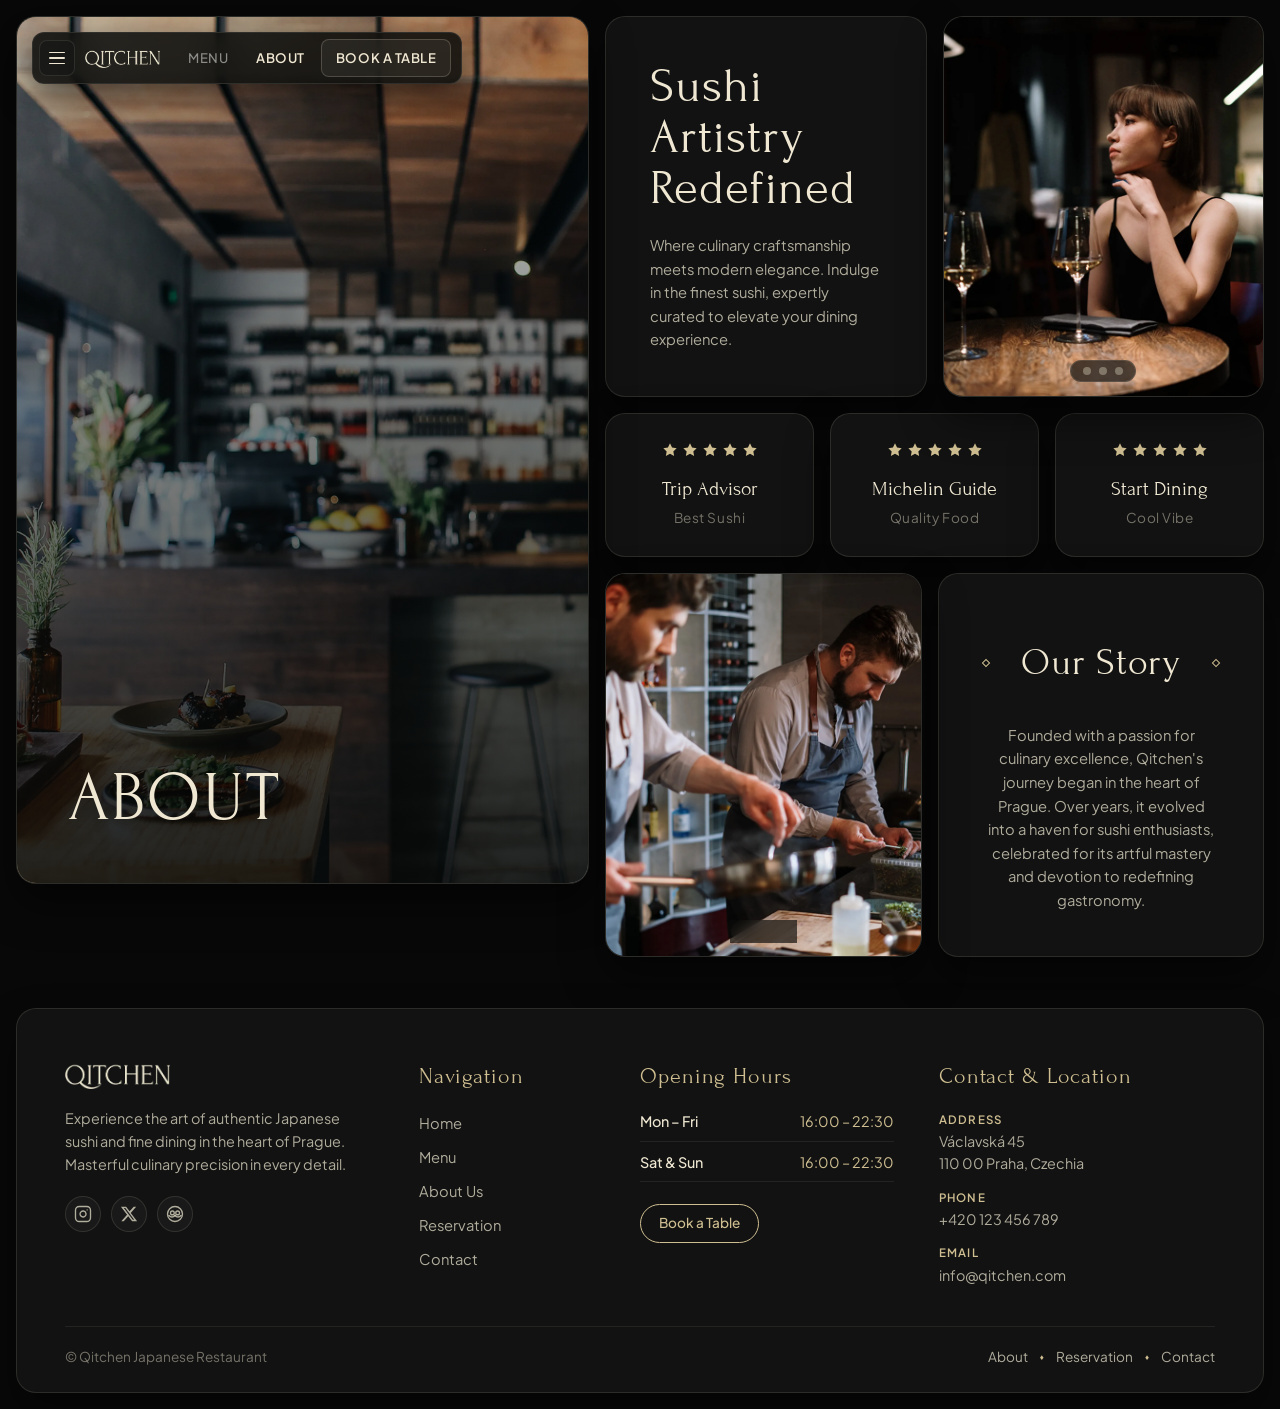
==== commit 8b7e0aa1: "feat: implement unified luxury footer across all pages with opening hours, contact info, and navigat" ====
--- a/about.html
+++ b/about.html
@@ -253,17 +253,105 @@
       </section>
     </main>
 
-    <!-- Semantic Footer Landmark -->
-    <footer class="site-footer">
-      <div class="footer-inner">
-        <p class="footer-copy">© Qitchen Japanese Restaurant</p>
-        <div class="footer-links">
-          <a href="about.html" class="footer-link">About</a>
-          <span class="footer-sep">♦</span>
-          <a href="reservation.html" class="footer-link">Reservation</a>
-          <span class="footer-sep">♦</span>
-          <a href="contact.html" class="footer-link">Contact</a>
-        </div>
+    <!-- Unified Semantic Footer Landmark -->
+    <footer class="site-footer" role="contentinfo">
+      <div class="footer-card">
+        <div class="footer-grid">
+          
+          <!-- Column 1: Brand, Philosophy & Socials -->
+          <div class="footer-col footer-col-brand">
+            <a href="index.html" class="footer-brand" aria-label="Qitchen Homepage">
+              <img src="assets/images/logo.webp" alt="Qitchen" class="footer-logo" width="110" height="28">
+            </a>
+            <p class="footer-desc">
+              Experience the art of authentic Japanese sushi and fine dining in the heart of Prague. Masterful culinary precision in every detail.
+            </p>
+            <div class="footer-social-list" aria-label="Social media links">
+              <a href="https://instagram.com" target="_blank" rel="noopener noreferrer" class="footer-social-icon" aria-label="Instagram" title="Instagram">
+                <svg viewBox="0 0 24 24" width="18" height="18" fill="none" stroke="currentColor" stroke-width="1.8" stroke-linecap="round" stroke-linejoin="round">
+                  <rect x="2" y="2" width="20" height="20" rx="5" ry="5"></rect>
+                  <path d="M16 11.37A4 4 0 1 1 12.63 8 4 4 0 0 1 16 11.37z"></path>
+                  <line x1="17.5" y1="6.5" x2="17.51" y2="6.5"></line>
+                </svg>
+              </a>
+              <a href="https://x.com" target="_blank" rel="noopener noreferrer" class="footer-social-icon" aria-label="X (Twitter)" title="X">
+                <svg viewBox="0 0 24 24" width="18" height="18" fill="currentColor">
+                  <path d="M18.244 2.25h3.308l-7.227 8.26 8.502 11.24H16.17l-5.214-6.817L4.99 21.75H1.68l7.73-8.835L1.254 2.25H8.08l4.713 6.231zm-1.161 17.52h1.833L7.084 4.126H5.117z"/>
+                </svg>
+              </a>
+              <a href="https://tripadvisor.com" target="_blank" rel="noopener noreferrer" class="footer-social-icon" aria-label="TripAdvisor" title="TripAdvisor">
+                <svg viewBox="0 0 24 24" width="18" height="18" fill="none" stroke="currentColor" stroke-width="1.8" stroke-linecap="round" stroke-linejoin="round">
+                  <circle cx="12" cy="12" r="10"></circle>
+                  <circle cx="8.5" cy="10.5" r="2.5"></circle>
+                  <circle cx="15.5" cy="10.5" r="2.5"></circle>
+                  <path d="M12 14c-1.5 2-4 2-4 2s-2.5 0-4-2"></path>
+                  <path d="M12 14c1.5 2 4 2 4 2s2.5 0 4-2"></path>
+                </svg>
+              </a>
+            </div>
+          </div>
+
+          <!-- Column 2: Navigation Links -->
+          <div class="footer-col footer-col-links">
+            <h4 class="footer-col-title">Navigation</h4>
+            <ul class="footer-links-list">
+              <li><a href="index.html" class="footer-nav-link">Home</a></li>
+              <li><a href="menu.html" class="footer-nav-link">Menu</a></li>
+              <li><a href="about.html" class="footer-nav-link">About Us</a></li>
+              <li><a href="reservation.html" class="footer-nav-link">Reservation</a></li>
+              <li><a href="contact.html" class="footer-nav-link">Contact</a></li>
+            </ul>
+          </div>
+
+          <!-- Column 3: Opening Hours -->
+          <div class="footer-col footer-col-hours">
+            <h4 class="footer-col-title">Opening Hours</h4>
+            <div class="footer-schedule">
+              <div class="schedule-item">
+                <span class="schedule-day">Mon – Fri</span>
+                <span class="schedule-time">16:00 – 22:30</span>
+              </div>
+              <div class="schedule-item">
+                <span class="schedule-day">Sat & Sun</span>
+                <span class="schedule-time">16:00 – 22:30</span>
+              </div>
+            </div>
+            <a href="reservation.html" class="footer-cta-btn">Book a Table</a>
+          </div>
+
+          <!-- Column 4: Contact & Location -->
+          <div class="footer-col footer-col-contact">
+            <h4 class="footer-col-title">Contact & Location</h4>
+            <div class="footer-contact-info">
+              <div class="contact-entry">
+                <span class="contact-label">Address</span>
+                <p class="contact-val">Václavská 45<br>110 00 Praha, Czechia</p>
+              </div>
+              <div class="contact-entry">
+                <span class="contact-label">Phone</span>
+                <p class="contact-val"><a href="tel:+420123456789">+420 123 456 789</a></p>
+              </div>
+              <div class="contact-entry">
+                <span class="contact-label">Email</span>
+                <p class="contact-val"><a href="mailto:info@qitchen.com">info@qitchen.com</a></p>
+              </div>
+            </div>
+          </div>
+
+        </div>
+
+        <!-- Footer Bottom Bar -->
+        <div class="footer-bottom-bar">
+          <p class="footer-copy">© Qitchen Japanese Restaurant</p>
+          <div class="footer-bottom-nav">
+            <a href="about.html" class="footer-bottom-link">About</a>
+            <span class="footer-sep">♦</span>
+            <a href="reservation.html" class="footer-bottom-link">Reservation</a>
+            <span class="footer-sep">♦</span>
+            <a href="contact.html" class="footer-bottom-link">Contact</a>
+          </div>
+        </div>
+
       </div>
     </footer>
   </div>
--- a/style.css
+++ b/style.css
@@ -90,20 +90,21 @@
   flex-direction: column;
 }
 
-/* Desktop: Home Page Single Screen (No Scroll) */
+/* Desktop: Home Page Layout */
 @media (min-width: 1024px) {
   body.home-page-body {
-    height: 100vh;
-    overflow: hidden;
+    min-height: 100vh;
+    overflow-x: hidden;
+    overflow-y: auto;
   }
   
   .home-page-wrapper {
-    height: 100vh;
-    overflow: hidden;
+    min-height: 100vh;
+    height: auto;
   }
   
   .home-main {
-    height: 100%;
+    min-height: calc(100vh - (var(--page-padding) * 2));
   }
 }
 
@@ -1396,21 +1397,206 @@
 }
 
 /* ==========================================================================
-   Site Footer
+   Unified Site Footer (Luxury Japanese Aesthetic)
    ========================================================================== */
 .site-footer {
   width: 100%;
-  margin-top: 48px;
-  padding: 24px 0 12px;
-  border-top: 1px solid var(--border-subtle);
-}
-
-.footer-inner {
+  margin-top: clamp(28px, 4vw, 56px);
+  position: relative;
+  z-index: 10;
+}
+
+.footer-card {
+  width: 100%;
+  border-radius: var(--card-radius);
+  border: 1px solid var(--border-subtle);
+  background-color: var(--color-card-bg);
+  box-shadow: 0 20px 40px rgba(0, 0, 0, 0.4);
+  padding: clamp(32px, 4vw, 56px) clamp(24px, 4vw, 48px) 24px;
+  display: flex;
+  flex-direction: column;
+  gap: clamp(28px, 3.5vw, 40px);
+}
+
+.footer-grid {
+  display: grid;
+  grid-template-columns: 1.4fr 0.8fr 1.15fr 1.25fr;
+  gap: clamp(24px, 3.5vw, 48px);
+  align-items: flex-start;
+}
+
+.footer-col {
+  display: flex;
+  flex-direction: column;
+  gap: 16px;
+}
+
+.footer-brand {
+  display: inline-block;
+  line-height: 1;
+}
+
+.footer-logo {
+  height: auto;
+  max-height: 28px;
+  width: auto;
+}
+
+.footer-desc {
+  font-size: 0.9rem;
+  color: var(--color-text-secondary);
+  line-height: 1.6;
+  max-width: 320px;
+}
+
+.footer-social-list {
+  display: flex;
+  align-items: center;
+  gap: 10px;
+  margin-top: 4px;
+}
+
+.footer-social-icon {
+  width: 36px;
+  height: 36px;
+  border-radius: var(--radius-full);
+  border: 1px solid var(--border-subtle);
+  background: rgba(255, 255, 255, 0.03);
+  display: inline-flex;
+  align-items: center;
+  justify-content: center;
+  color: var(--color-text-secondary);
+  text-decoration: none;
+  transition: var(--transition-smooth);
+}
+
+.footer-social-icon:hover {
+  color: var(--color-gold);
+  border-color: var(--color-gold);
+  background: rgba(218, 197, 167, 0.1);
+  transform: translateY(-2px);
+}
+
+.footer-col-title {
+  font-family: var(--font-serif);
+  font-size: 1.35rem;
+  color: var(--color-gold);
+  font-weight: 400;
+  letter-spacing: 0.04em;
+  margin-bottom: 2px;
+}
+
+.footer-links-list {
+  list-style: none;
+  display: flex;
+  flex-direction: column;
+  gap: 10px;
+}
+
+.footer-nav-link {
+  font-size: 0.92rem;
+  color: var(--color-text-secondary);
+  text-decoration: none;
+  transition: var(--transition-smooth);
+  display: inline-block;
+}
+
+.footer-nav-link:hover {
+  color: var(--color-gold);
+  transform: translateX(4px);
+}
+
+.footer-schedule {
+  display: flex;
+  flex-direction: column;
+  gap: 10px;
+}
+
+.schedule-item {
+  display: flex;
+  justify-content: space-between;
+  align-items: center;
+  border-bottom: 1px solid rgba(239, 231, 210, 0.08);
+  padding-bottom: 8px;
+  font-size: 0.9rem;
+}
+
+.schedule-day {
+  color: var(--color-text-primary);
+  font-weight: 500;
+}
+
+.schedule-time {
+  color: var(--color-gold);
+  font-family: var(--font-sans);
+}
+
+.footer-cta-btn {
+  display: inline-block;
+  align-self: flex-start;
+  margin-top: 6px;
+  padding: 8px 18px;
+  border-radius: var(--radius-full);
+  border: 1px solid var(--color-gold);
+  color: var(--color-gold);
+  font-size: 0.85rem;
+  font-weight: 500;
+  text-decoration: none;
+  transition: var(--transition-smooth);
+}
+
+.footer-cta-btn:hover {
+  background-color: var(--color-gold);
+  color: var(--color-bg);
+  box-shadow: 0 4px 14px rgba(218, 197, 167, 0.3);
+}
+
+.footer-contact-info {
+  display: flex;
+  flex-direction: column;
+  gap: 14px;
+}
+
+.contact-entry {
+  display: flex;
+  flex-direction: column;
+  gap: 3px;
+}
+
+.contact-label {
+  font-size: 0.72rem;
+  text-transform: uppercase;
+  letter-spacing: 0.1em;
+  color: var(--color-gold);
+  font-weight: 600;
+}
+
+.contact-val {
+  font-size: 0.9rem;
+  color: var(--color-text-secondary);
+  line-height: 1.5;
+  font-style: normal;
+}
+
+.contact-val a {
+  color: var(--color-text-secondary);
+  text-decoration: none;
+  transition: var(--transition-smooth);
+}
+
+.contact-val a:hover {
+  color: var(--color-gold);
+}
+
+/* Footer Bottom Bar */
+.footer-bottom-bar {
   display: flex;
   justify-content: space-between;
   align-items: center;
   flex-wrap: wrap;
   gap: 16px;
+  padding-top: 20px;
+  border-top: 1px solid rgba(239, 231, 210, 0.08);
 }
 
 .footer-copy {
@@ -1418,26 +1604,51 @@
   color: var(--color-text-muted);
 }
 
-.footer-links {
+.footer-bottom-nav {
   display: flex;
   align-items: center;
   gap: 12px;
 }
 
-.footer-link {
+.footer-bottom-link {
   font-size: 0.85rem;
   color: var(--color-text-secondary);
   text-decoration: none;
   transition: var(--transition-smooth);
 }
 
-.footer-link:hover {
+.footer-bottom-link:hover {
   color: var(--color-gold);
 }
 
 .footer-sep {
   font-size: 0.5rem;
   color: var(--color-gold);
+}
+
+@media (max-width: 1023px) {
+  .footer-grid {
+    grid-template-columns: repeat(2, 1fr);
+    gap: 32px;
+  }
+}
+
+@media (max-width: 640px) {
+  .footer-grid {
+    grid-template-columns: 1fr;
+    gap: 28px;
+  }
+
+  .footer-bottom-bar {
+    flex-direction: column;
+    text-align: center;
+    justify-content: center;
+    gap: 12px;
+  }
+
+  .footer-card {
+    padding: 28px 18px 20px;
+  }
 }
 
 /* ==========================================================================
